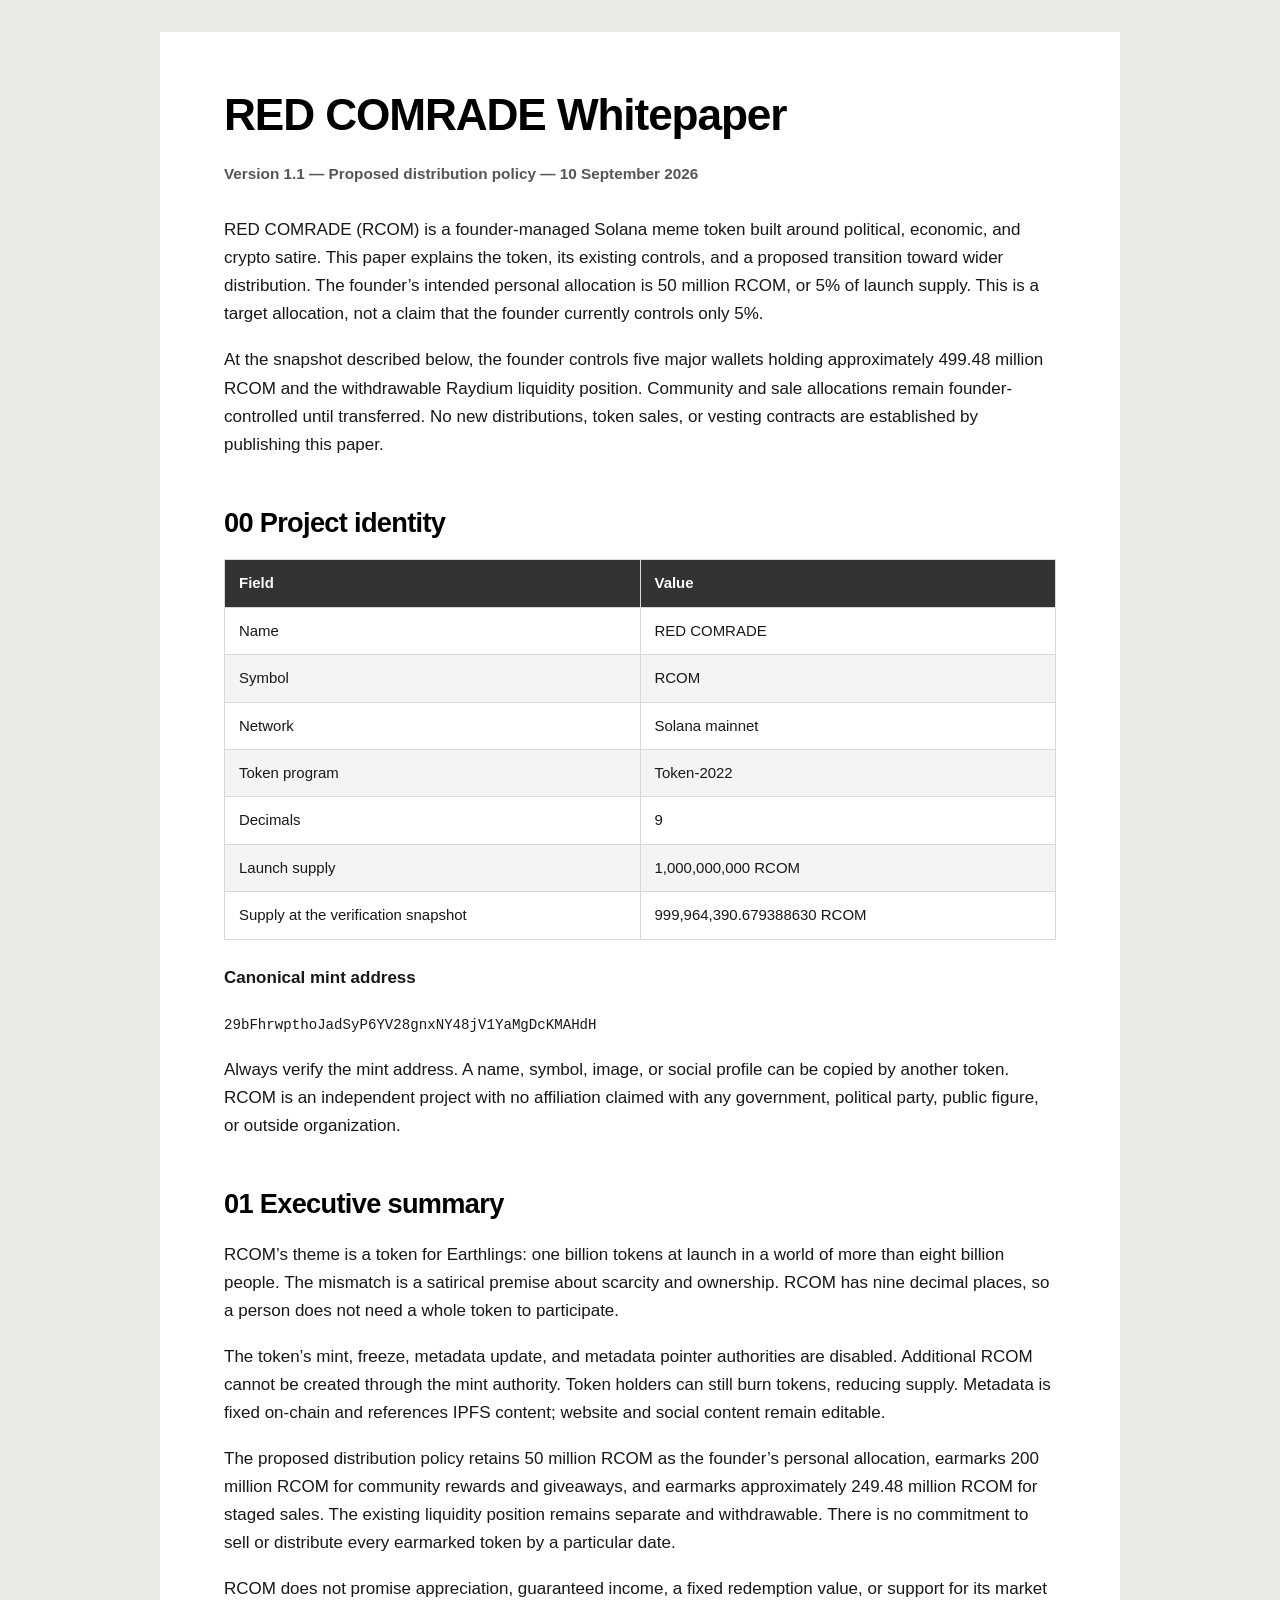
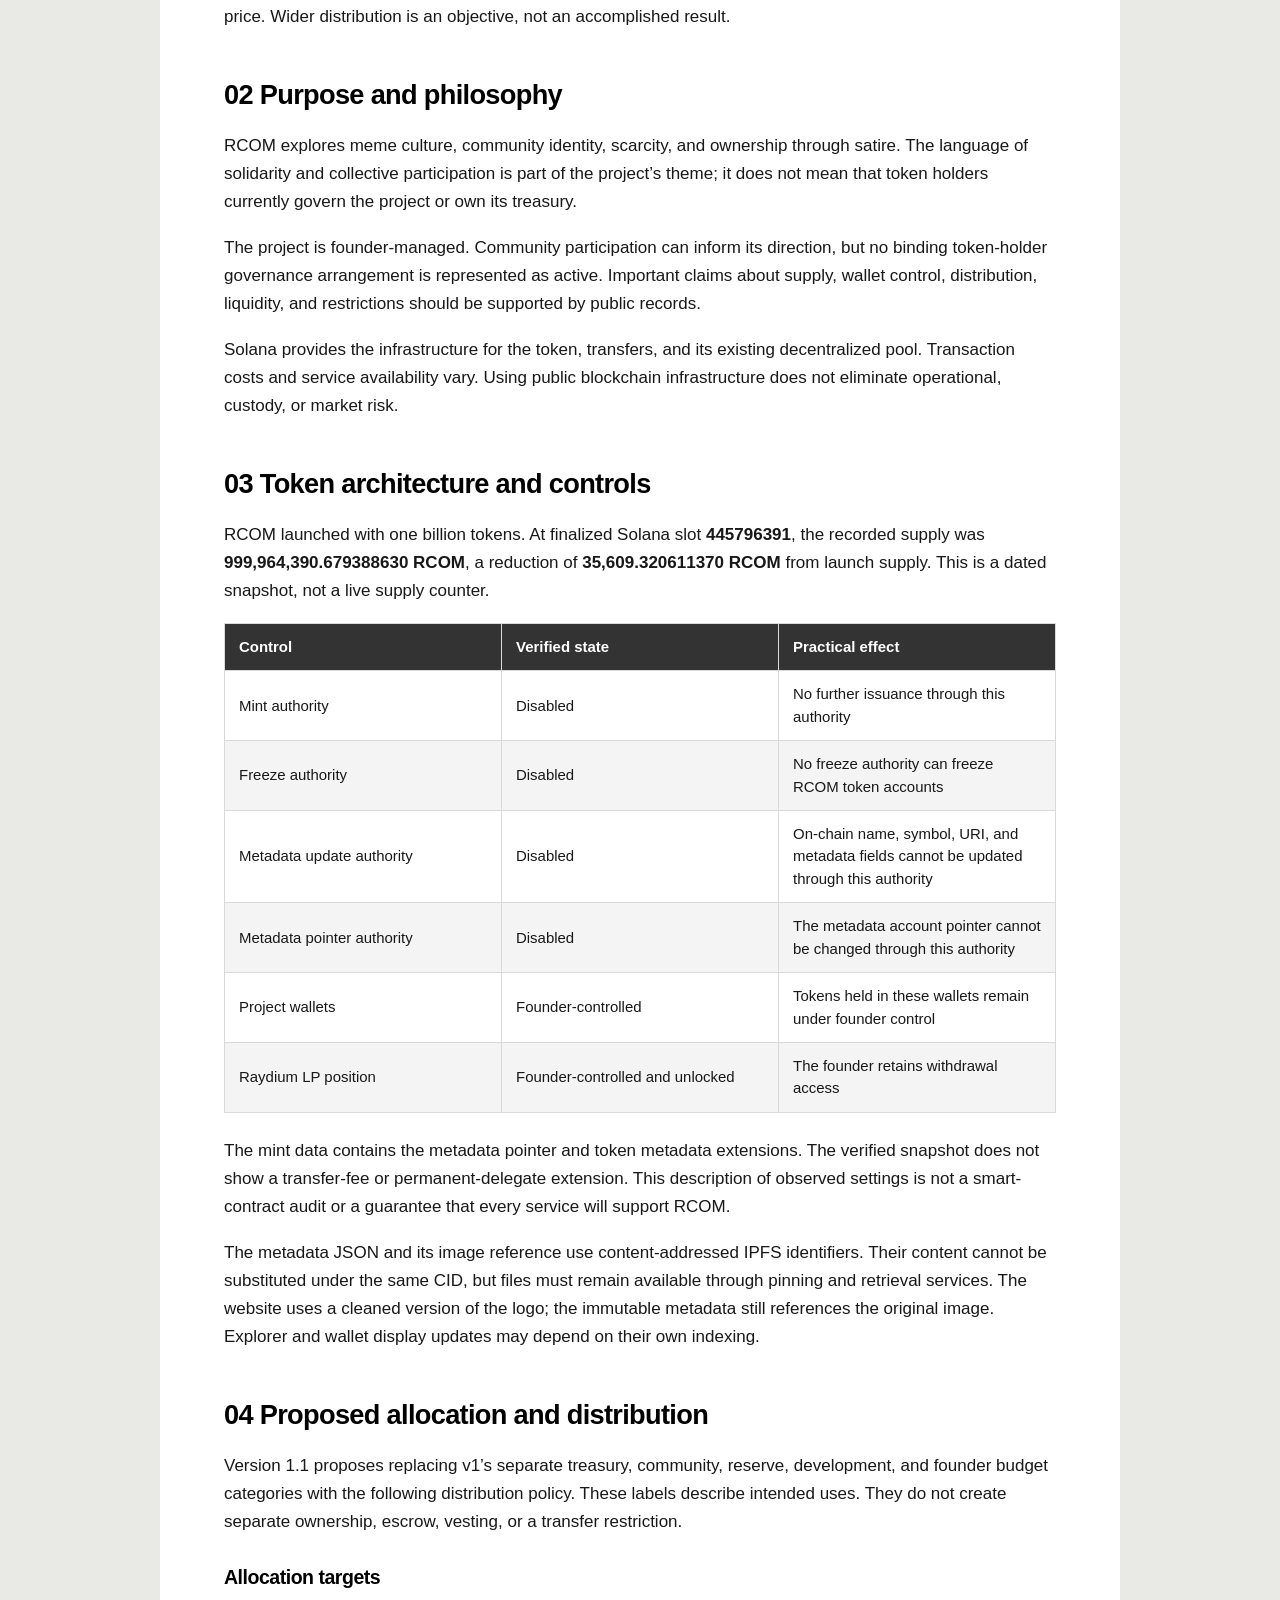
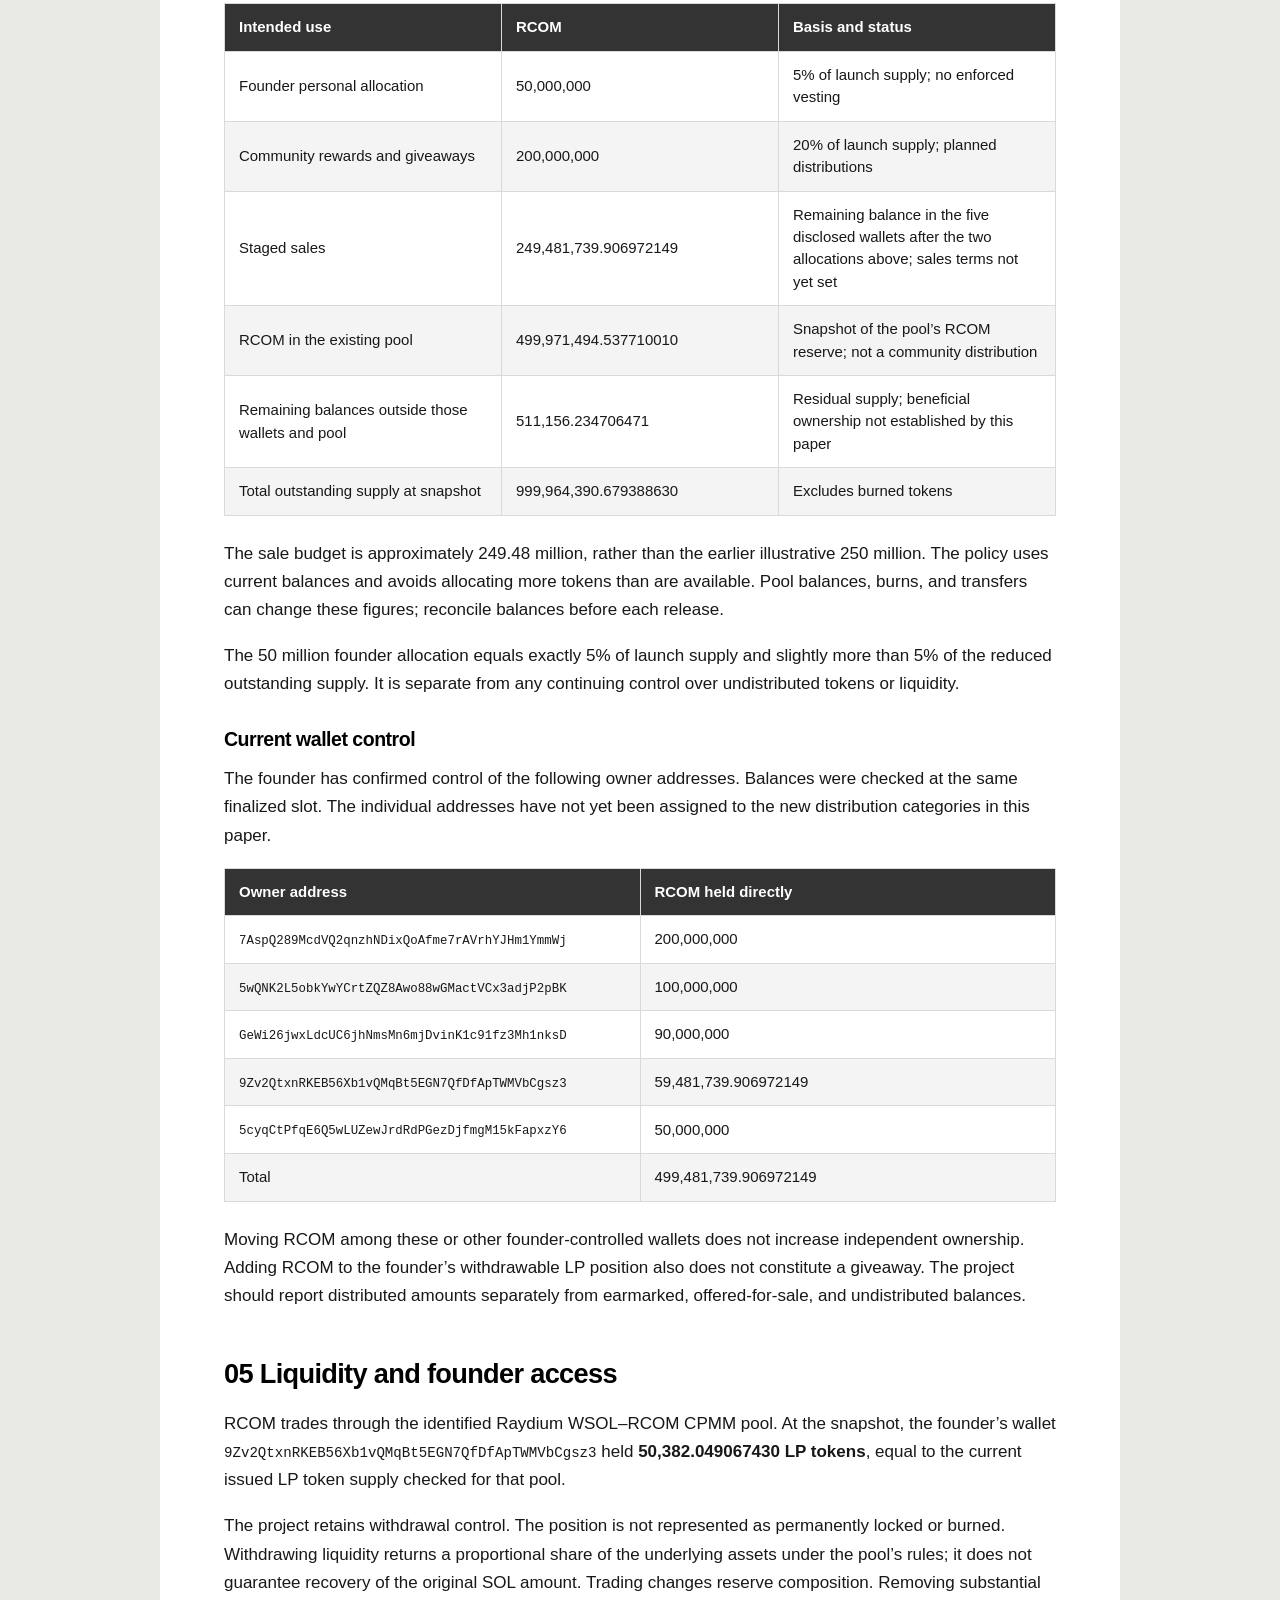
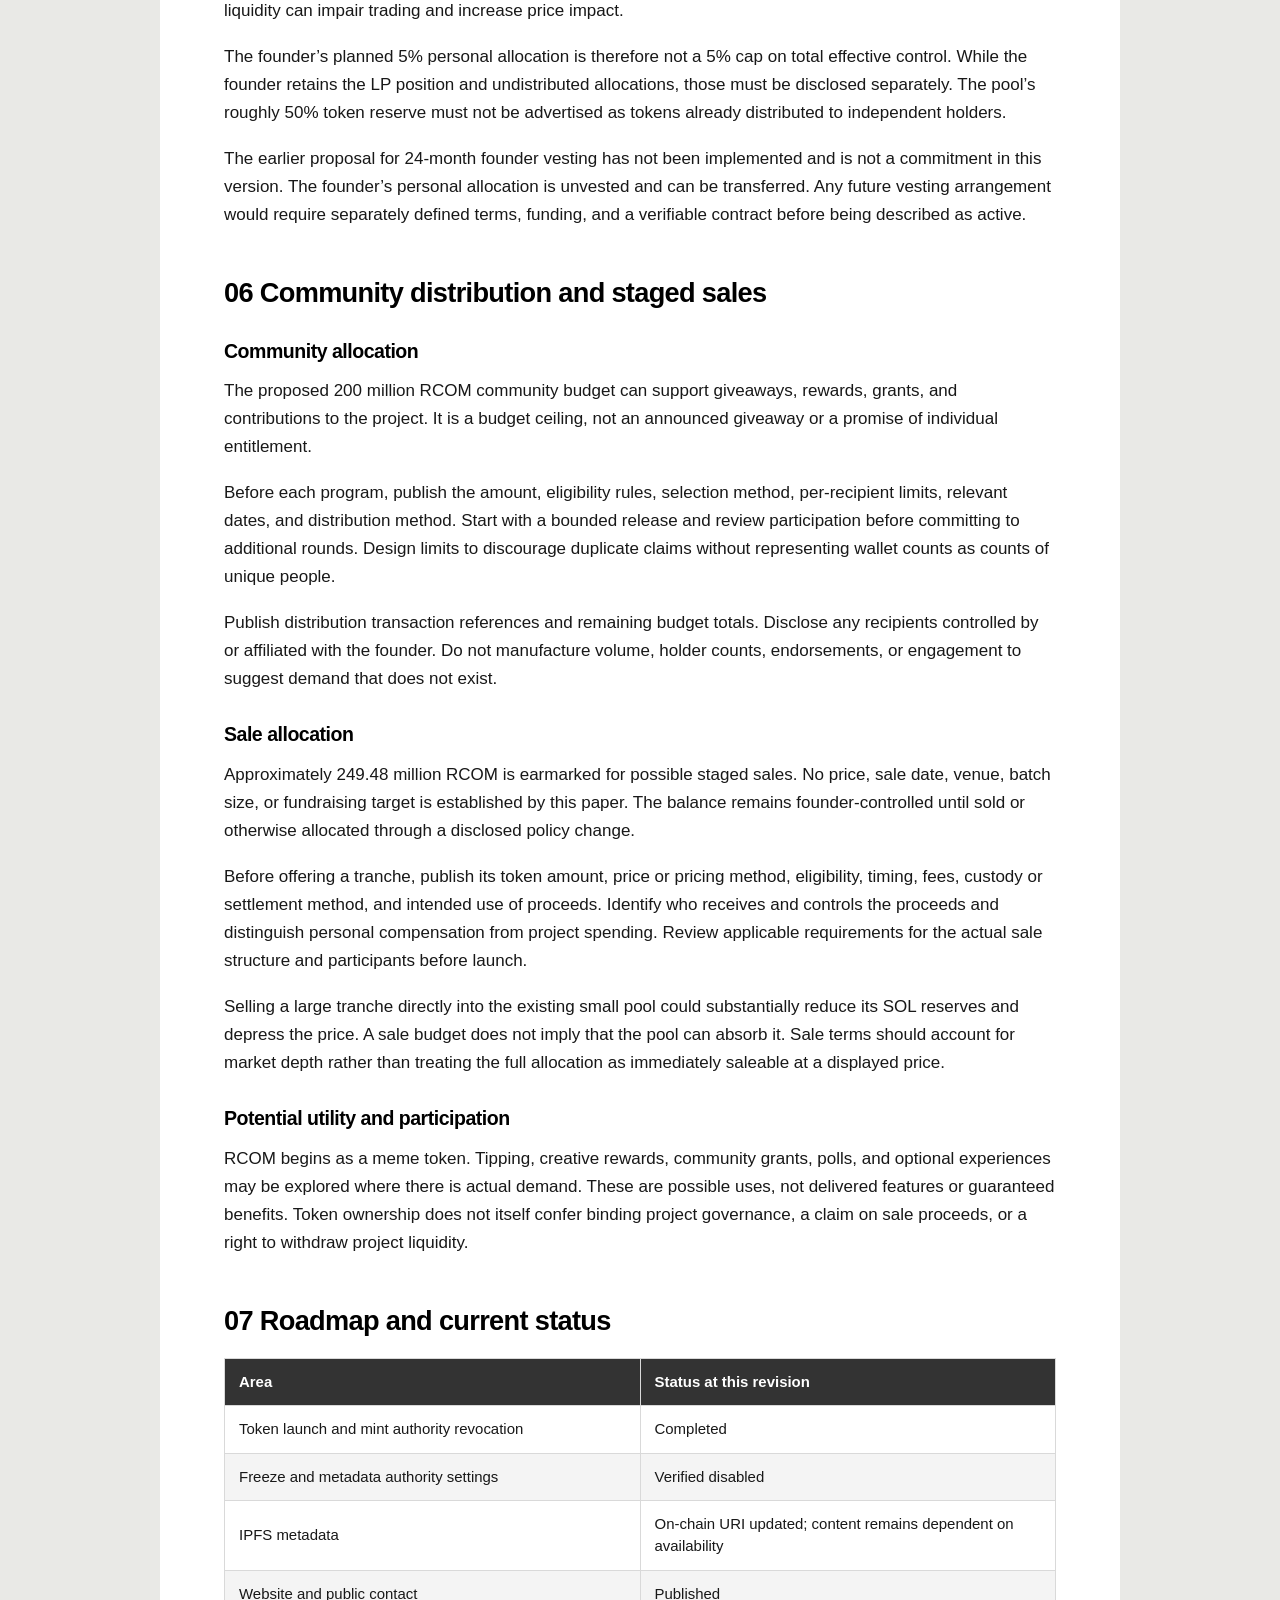
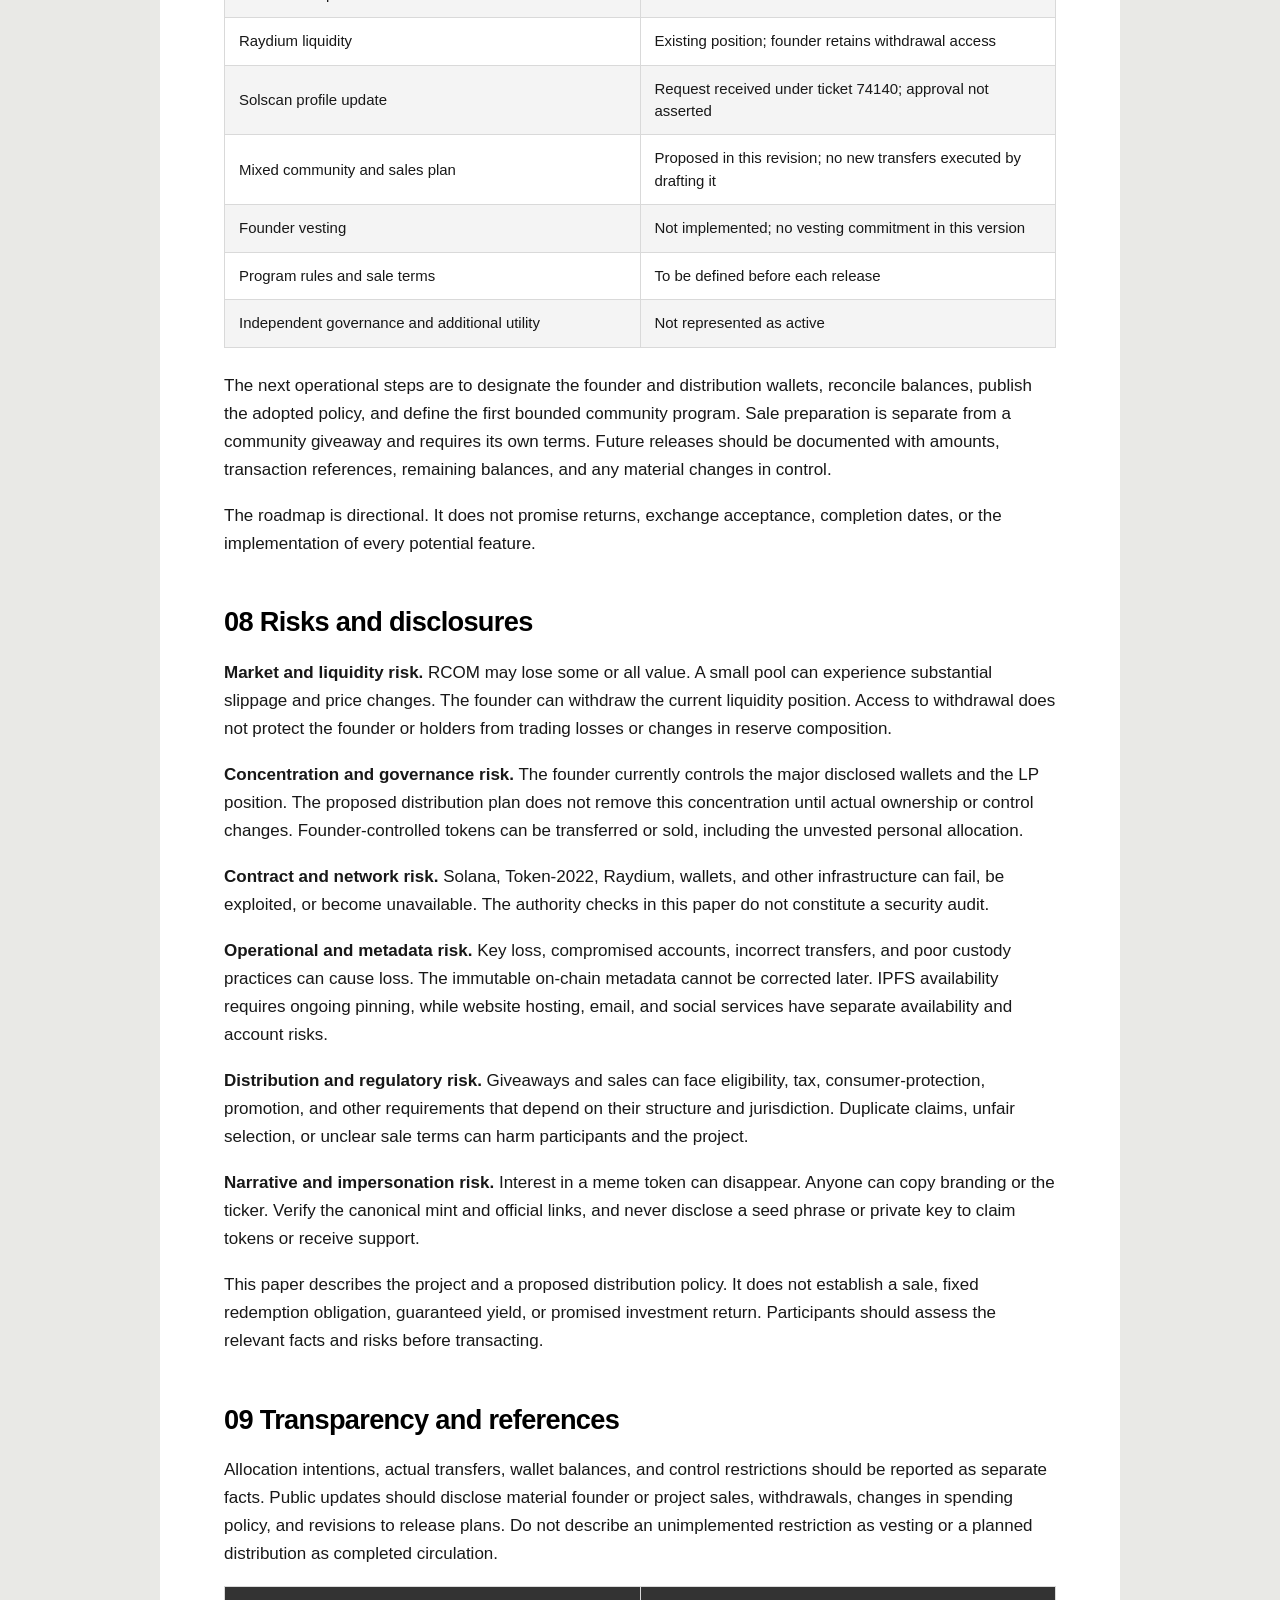
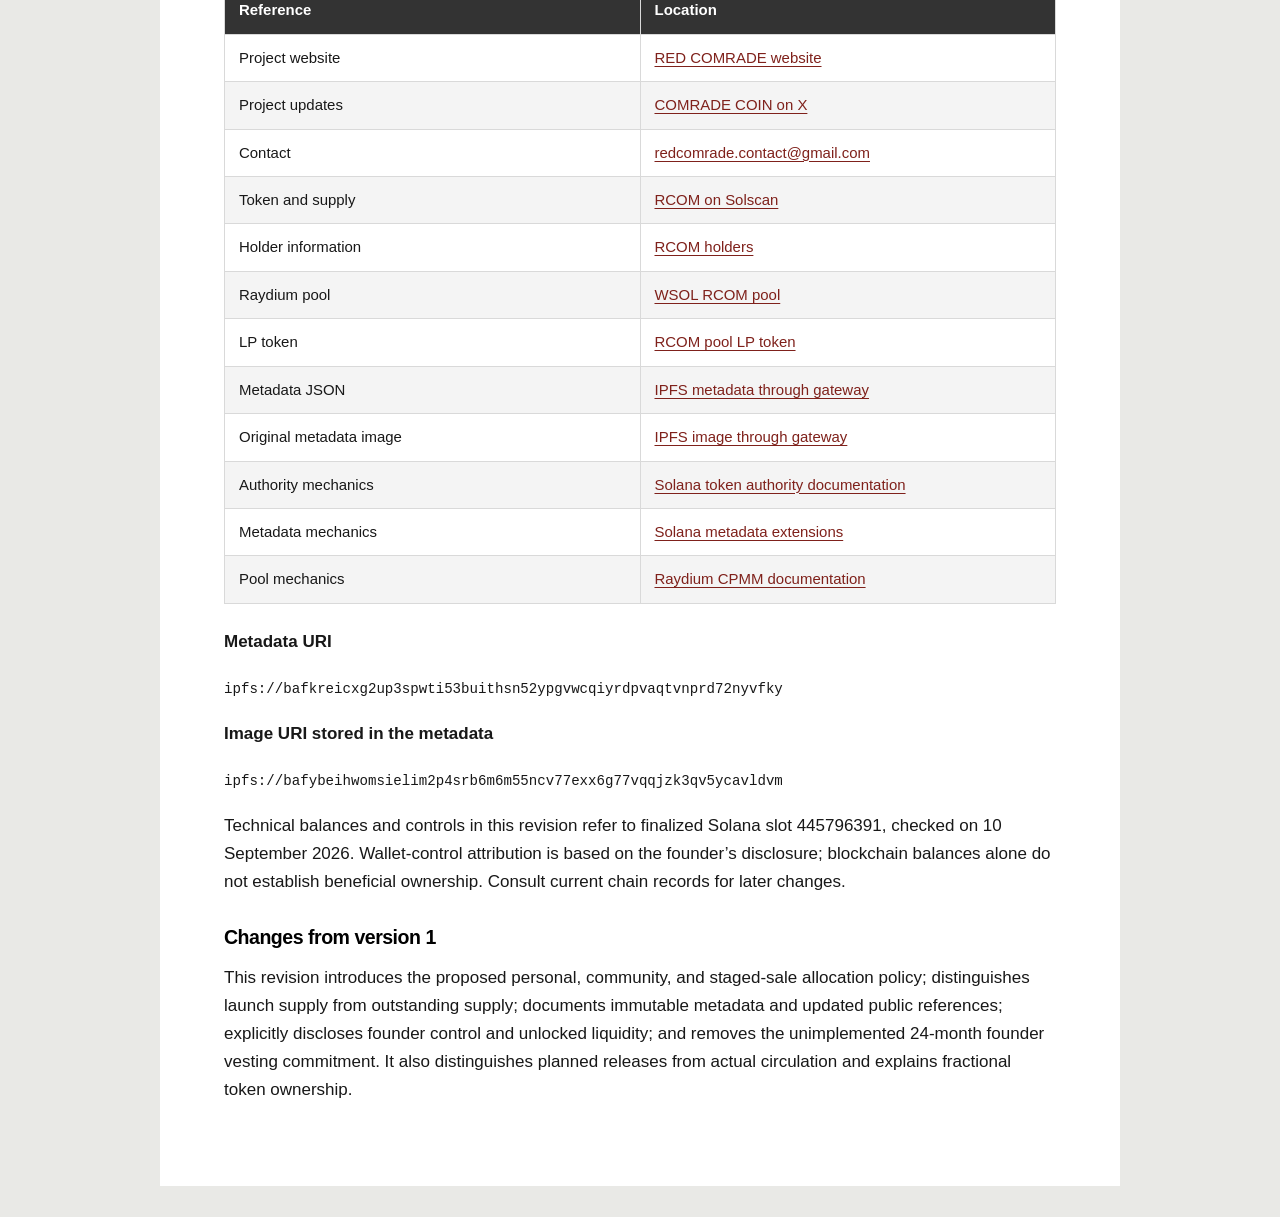
==== RCOM_Whitepaper_v1_1.html @ 726ac851 "Add files via upload" ====
<!doctype html>
<html lang="en"><head><meta charset="utf-8"><meta name="viewport" content="width=device-width,initial-scale=1"><title>RED COMRADE Whitepaper Version 1.1</title><meta name="description" content="RCOM token details, proposed distribution policy, wallet control, liquidity disclosures, and risks."><style>
:root{font-family:Arial,Helvetica,sans-serif;color:#181818;background:#e9e9e6;font-size:17px;line-height:1.65}*{box-sizing:border-box}body{margin:0}main{max-width:960px;margin:32px auto;background:#fff;padding:56px 64px 64px}h1,h2,h3{color:#000;line-height:1.2;letter-spacing:-.025em;break-after:avoid}h1{font-size:2.6rem;margin:0 0 20px}h2{font-size:1.6rem;margin:48px 0 20px}h3{font-size:1.15rem;margin:30px 0 14px}p{margin:0 0 18px;orphans:3;widows:3}a{color:#7f211b;text-underline-offset:3px;overflow-wrap:anywhere}a:focus-visible{outline:3px solid #7f211b;outline-offset:3px}code{font-family:Consolas,monospace;font-size:.83em;overflow-wrap:anywhere;word-break:break-word}table{width:100%;border-collapse:collapse;font-size:.88rem;line-height:1.5;margin:10px 0 24px;table-layout:fixed}th,td{border:1px solid #d9d9d9;padding:12px 14px;text-align:left;vertical-align:middle;overflow-wrap:anywhere}th{background:#333;color:#fff;font-weight:700}tbody tr:nth-child(even){background:#f4f4f4}tr{break-inside:avoid}thead{display:table-header-group}.table-wrap{width:100%}main>p:first-of-type{font-size:.9rem;color:#555;margin-bottom:30px}@media(max-width:650px){main{padding:28px 20px;margin:0}h1{font-size:2rem}table{font-size:.8rem}td,th{padding:9px 7px}}@media print{@page{size:A4;margin:18mm}body{background:white}main{max-width:none;margin:0;padding:0;font-size:10.5pt;line-height:1.5}h1{font-size:25pt}h2{font-size:17pt;margin-top:24pt}h3{font-size:12pt}table{font-size:9pt}td,th{padding:7pt}a{color:#181818}p{margin-bottom:10pt}}
</style></head><body><main><h1>RED COMRADE Whitepaper</h1>
<p><strong>Version 1.1 — Proposed distribution policy — 10 September 2026</strong></p>
<p>RED COMRADE (RCOM) is a founder-managed Solana meme token built around political, economic, and crypto satire. This paper explains the token, its existing controls, and a proposed transition toward wider distribution. The founder’s intended personal allocation is 50 million RCOM, or 5% of launch supply. This is a target allocation, not a claim that the founder currently controls only 5%.</p>
<p>At the snapshot described below, the founder controls five major wallets holding approximately 499.48 million RCOM and the withdrawable Raydium liquidity position. Community and sale allocations remain founder-controlled until transferred. No new distributions, token sales, or vesting contracts are established by publishing this paper.</p>
<h2>00 Project identity</h2>
<div class="table-wrap"><table><thead><tr><th scope="col">Field</th><th scope="col">Value</th></tr></thead><tbody>
<tr><td>Name</td><td>RED COMRADE</td></tr>
<tr><td>Symbol</td><td>RCOM</td></tr>
<tr><td>Network</td><td>Solana mainnet</td></tr>
<tr><td>Token program</td><td>Token-2022</td></tr>
<tr><td>Decimals</td><td>9</td></tr>
<tr><td>Launch supply</td><td>1,000,000,000 RCOM</td></tr>
<tr><td>Supply at the verification snapshot</td><td>999,964,390.679388630 RCOM</td></tr>
</tbody></table></div>
<p><strong>Canonical mint address</strong></p>
<p><code>29bFhrwpthoJadSyP6YV28gnxNY48jV1YaMgDcKMAHdH</code></p>
<p>Always verify the mint address. A name, symbol, image, or social profile can be copied by another token. RCOM is an independent project with no affiliation claimed with any government, political party, public figure, or outside organization.</p>
<h2>01 Executive summary</h2>
<p>RCOM’s theme is a token for Earthlings: one billion tokens at launch in a world of more than eight billion people. The mismatch is a satirical premise about scarcity and ownership. RCOM has nine decimal places, so a person does not need a whole token to participate.</p>
<p>The token’s mint, freeze, metadata update, and metadata pointer authorities are disabled. Additional RCOM cannot be created through the mint authority. Token holders can still burn tokens, reducing supply. Metadata is fixed on-chain and references IPFS content; website and social content remain editable.</p>
<p>The proposed distribution policy retains 50 million RCOM as the founder’s personal allocation, earmarks 200 million RCOM for community rewards and giveaways, and earmarks approximately 249.48 million RCOM for staged sales. The existing liquidity position remains separate and withdrawable. There is no commitment to sell or distribute every earmarked token by a particular date.</p>
<p>RCOM does not promise appreciation, guaranteed income, a fixed redemption value, or support for its market price. Wider distribution is an objective, not an accomplished result.</p>
<h2>02 Purpose and philosophy</h2>
<p>RCOM explores meme culture, community identity, scarcity, and ownership through satire. The language of solidarity and collective participation is part of the project’s theme; it does not mean that token holders currently govern the project or own its treasury.</p>
<p>The project is founder-managed. Community participation can inform its direction, but no binding token-holder governance arrangement is represented as active. Important claims about supply, wallet control, distribution, liquidity, and restrictions should be supported by public records.</p>
<p>Solana provides the infrastructure for the token, transfers, and its existing decentralized pool. Transaction costs and service availability vary. Using public blockchain infrastructure does not eliminate operational, custody, or market risk.</p>
<h2>03 Token architecture and controls</h2>
<p>RCOM launched with one billion tokens. At finalized Solana slot <strong>445796391</strong>, the recorded supply was <strong>999,964,390.679388630 RCOM</strong>, a reduction of <strong>35,609.320611370 RCOM</strong> from launch supply. This is a dated snapshot, not a live supply counter.</p>
<div class="table-wrap"><table><thead><tr><th scope="col">Control</th><th scope="col">Verified state</th><th scope="col">Practical effect</th></tr></thead><tbody>
<tr><td>Mint authority</td><td>Disabled</td><td>No further issuance through this authority</td></tr>
<tr><td>Freeze authority</td><td>Disabled</td><td>No freeze authority can freeze RCOM token accounts</td></tr>
<tr><td>Metadata update authority</td><td>Disabled</td><td>On-chain name, symbol, URI, and metadata fields cannot be updated through this authority</td></tr>
<tr><td>Metadata pointer authority</td><td>Disabled</td><td>The metadata account pointer cannot be changed through this authority</td></tr>
<tr><td>Project wallets</td><td>Founder-controlled</td><td>Tokens held in these wallets remain under founder control</td></tr>
<tr><td>Raydium LP position</td><td>Founder-controlled and unlocked</td><td>The founder retains withdrawal access</td></tr>
</tbody></table></div>
<p>The mint data contains the metadata pointer and token metadata extensions. The verified snapshot does not show a transfer-fee or permanent-delegate extension. This description of observed settings is not a smart-contract audit or a guarantee that every service will support RCOM.</p>
<p>The metadata JSON and its image reference use content-addressed IPFS identifiers. Their content cannot be substituted under the same CID, but files must remain available through pinning and retrieval services. The website uses a cleaned version of the logo; the immutable metadata still references the original image. Explorer and wallet display updates may depend on their own indexing.</p>
<h2>04 Proposed allocation and distribution</h2>
<p>Version 1.1 proposes replacing v1’s separate treasury, community, reserve, development, and founder budget categories with the following distribution policy. These labels describe intended uses. They do not create separate ownership, escrow, vesting, or a transfer restriction.</p>
<h3>Allocation targets</h3>
<div class="table-wrap"><table><thead><tr><th scope="col">Intended use</th><th scope="col">RCOM</th><th scope="col">Basis and status</th></tr></thead><tbody>
<tr><td>Founder personal allocation</td><td>50,000,000</td><td>5% of launch supply; no enforced vesting</td></tr>
<tr><td>Community rewards and giveaways</td><td>200,000,000</td><td>20% of launch supply; planned distributions</td></tr>
<tr><td>Staged sales</td><td>249,481,739.906972149</td><td>Remaining balance in the five disclosed wallets after the two allocations above; sales terms not yet set</td></tr>
<tr><td>RCOM in the existing pool</td><td>499,971,494.537710010</td><td>Snapshot of the pool’s RCOM reserve; not a community distribution</td></tr>
<tr><td>Remaining balances outside those wallets and pool</td><td>511,156.234706471</td><td>Residual supply; beneficial ownership not established by this paper</td></tr>
<tr><td>Total outstanding supply at snapshot</td><td>999,964,390.679388630</td><td>Excludes burned tokens</td></tr>
</tbody></table></div>
<p>The sale budget is approximately 249.48 million, rather than the earlier illustrative 250 million. The policy uses current balances and avoids allocating more tokens than are available. Pool balances, burns, and transfers can change these figures; reconcile balances before each release.</p>
<p>The 50 million founder allocation equals exactly 5% of launch supply and slightly more than 5% of the reduced outstanding supply. It is separate from any continuing control over undistributed tokens or liquidity.</p>
<h3>Current wallet control</h3>
<p>The founder has confirmed control of the following owner addresses. Balances were checked at the same finalized slot. The individual addresses have not yet been assigned to the new distribution categories in this paper.</p>
<div class="table-wrap"><table><thead><tr><th scope="col">Owner address</th><th scope="col">RCOM held directly</th></tr></thead><tbody>
<tr><td><code>7AspQ289McdVQ2qnzhNDixQoAfme7rAVrhYJHm1YmmWj</code></td><td>200,000,000</td></tr>
<tr><td><code>5wQNK2L5obkYwYCrtZQZ8Awo88wGMactVCx3adjP2pBK</code></td><td>100,000,000</td></tr>
<tr><td><code>GeWi26jwxLdcUC6jhNmsMn6mjDvinK1c91fz3Mh1nksD</code></td><td>90,000,000</td></tr>
<tr><td><code>9Zv2QtxnRKEB56Xb1vQMqBt5EGN7QfDfApTWMVbCgsz3</code></td><td>59,481,739.906972149</td></tr>
<tr><td><code>5cyqCtPfqE6Q5wLUZewJrdRdPGezDjfmgM15kFapxzY6</code></td><td>50,000,000</td></tr>
<tr><td>Total</td><td>499,481,739.906972149</td></tr>
</tbody></table></div>
<p>Moving RCOM among these or other founder-controlled wallets does not increase independent ownership. Adding RCOM to the founder’s withdrawable LP position also does not constitute a giveaway. The project should report distributed amounts separately from earmarked, offered-for-sale, and undistributed balances.</p>
<h2>05 Liquidity and founder access</h2>
<p>RCOM trades through the identified Raydium WSOL–RCOM CPMM pool. At the snapshot, the founder’s wallet <code>9Zv2QtxnRKEB56Xb1vQMqBt5EGN7QfDfApTWMVbCgsz3</code> held <strong>50,382.049067430 LP tokens</strong>, equal to the current issued LP token supply checked for that pool.</p>
<p>The project retains withdrawal control. The position is not represented as permanently locked or burned. Withdrawing liquidity returns a proportional share of the underlying assets under the pool’s rules; it does not guarantee recovery of the original SOL amount. Trading changes reserve composition. Removing substantial liquidity can impair trading and increase price impact.</p>
<p>The founder’s planned 5% personal allocation is therefore not a 5% cap on total effective control. While the founder retains the LP position and undistributed allocations, those must be disclosed separately. The pool’s roughly 50% token reserve must not be advertised as tokens already distributed to independent holders.</p>
<p>The earlier proposal for 24-month founder vesting has not been implemented and is not a commitment in this version. The founder’s personal allocation is unvested and can be transferred. Any future vesting arrangement would require separately defined terms, funding, and a verifiable contract before being described as active.</p>
<h2>06 Community distribution and staged sales</h2>
<h3>Community allocation</h3>
<p>The proposed 200 million RCOM community budget can support giveaways, rewards, grants, and contributions to the project. It is a budget ceiling, not an announced giveaway or a promise of individual entitlement.</p>
<p>Before each program, publish the amount, eligibility rules, selection method, per-recipient limits, relevant dates, and distribution method. Start with a bounded release and review participation before committing to additional rounds. Design limits to discourage duplicate claims without representing wallet counts as counts of unique people.</p>
<p>Publish distribution transaction references and remaining budget totals. Disclose any recipients controlled by or affiliated with the founder. Do not manufacture volume, holder counts, endorsements, or engagement to suggest demand that does not exist.</p>
<h3>Sale allocation</h3>
<p>Approximately 249.48 million RCOM is earmarked for possible staged sales. No price, sale date, venue, batch size, or fundraising target is established by this paper. The balance remains founder-controlled until sold or otherwise allocated through a disclosed policy change.</p>
<p>Before offering a tranche, publish its token amount, price or pricing method, eligibility, timing, fees, custody or settlement method, and intended use of proceeds. Identify who receives and controls the proceeds and distinguish personal compensation from project spending. Review applicable requirements for the actual sale structure and participants before launch.</p>
<p>Selling a large tranche directly into the existing small pool could substantially reduce its SOL reserves and depress the price. A sale budget does not imply that the pool can absorb it. Sale terms should account for market depth rather than treating the full allocation as immediately saleable at a displayed price.</p>
<h3>Potential utility and participation</h3>
<p>RCOM begins as a meme token. Tipping, creative rewards, community grants, polls, and optional experiences may be explored where there is actual demand. These are possible uses, not delivered features or guaranteed benefits. Token ownership does not itself confer binding project governance, a claim on sale proceeds, or a right to withdraw project liquidity.</p>
<h2>07 Roadmap and current status</h2>
<div class="table-wrap"><table><thead><tr><th scope="col">Area</th><th scope="col">Status at this revision</th></tr></thead><tbody>
<tr><td>Token launch and mint authority revocation</td><td>Completed</td></tr>
<tr><td>Freeze and metadata authority settings</td><td>Verified disabled</td></tr>
<tr><td>IPFS metadata</td><td>On-chain URI updated; content remains dependent on availability</td></tr>
<tr><td>Website and public contact</td><td>Published</td></tr>
<tr><td>Raydium liquidity</td><td>Existing position; founder retains withdrawal access</td></tr>
<tr><td>Solscan profile update</td><td>Request received under ticket 74140; approval not asserted</td></tr>
<tr><td>Mixed community and sales plan</td><td>Proposed in this revision; no new transfers executed by drafting it</td></tr>
<tr><td>Founder vesting</td><td>Not implemented; no vesting commitment in this version</td></tr>
<tr><td>Program rules and sale terms</td><td>To be defined before each release</td></tr>
<tr><td>Independent governance and additional utility</td><td>Not represented as active</td></tr>
</tbody></table></div>
<p>The next operational steps are to designate the founder and distribution wallets, reconcile balances, publish the adopted policy, and define the first bounded community program. Sale preparation is separate from a community giveaway and requires its own terms. Future releases should be documented with amounts, transaction references, remaining balances, and any material changes in control.</p>
<p>The roadmap is directional. It does not promise returns, exchange acceptance, completion dates, or the implementation of every potential feature.</p>
<h2>08 Risks and disclosures</h2>
<p><strong>Market and liquidity risk.</strong> RCOM may lose some or all value. A small pool can experience substantial slippage and price changes. The founder can withdraw the current liquidity position. Access to withdrawal does not protect the founder or holders from trading losses or changes in reserve composition.</p>
<p><strong>Concentration and governance risk.</strong> The founder currently controls the major disclosed wallets and the LP position. The proposed distribution plan does not remove this concentration until actual ownership or control changes. Founder-controlled tokens can be transferred or sold, including the unvested personal allocation.</p>
<p><strong>Contract and network risk.</strong> Solana, Token-2022, Raydium, wallets, and other infrastructure can fail, be exploited, or become unavailable. The authority checks in this paper do not constitute a security audit.</p>
<p><strong>Operational and metadata risk.</strong> Key loss, compromised accounts, incorrect transfers, and poor custody practices can cause loss. The immutable on-chain metadata cannot be corrected later. IPFS availability requires ongoing pinning, while website hosting, email, and social services have separate availability and account risks.</p>
<p><strong>Distribution and regulatory risk.</strong> Giveaways and sales can face eligibility, tax, consumer-protection, promotion, and other requirements that depend on their structure and jurisdiction. Duplicate claims, unfair selection, or unclear sale terms can harm participants and the project.</p>
<p><strong>Narrative and impersonation risk.</strong> Interest in a meme token can disappear. Anyone can copy branding or the ticker. Verify the canonical mint and official links, and never disclose a seed phrase or private key to claim tokens or receive support.</p>
<p>This paper describes the project and a proposed distribution policy. It does not establish a sale, fixed redemption obligation, guaranteed yield, or promised investment return. Participants should assess the relevant facts and risks before transacting.</p>
<h2>09 Transparency and references</h2>
<p>Allocation intentions, actual transfers, wallet balances, and control restrictions should be reported as separate facts. Public updates should disclose material founder or project sales, withdrawals, changes in spending policy, and revisions to release plans. Do not describe an unimplemented restriction as vesting or a planned distribution as completed circulation.</p>
<div class="table-wrap"><table><thead><tr><th scope="col">Reference</th><th scope="col">Location</th></tr></thead><tbody>
<tr><td>Project website</td><td><a href="https://skyrezz2100.github.io/rcom-site/">RED COMRADE website</a></td></tr>
<tr><td>Project updates</td><td><a href="https://x.com/COMRADE_COIN">COMRADE COIN on X</a></td></tr>
<tr><td>Contact</td><td><a href="mailto:redcomrade.contact@gmail.com">redcomrade.contact@gmail.com</a></td></tr>
<tr><td>Token and supply</td><td><a href="https://solscan.io/token/29bFhrwpthoJadSyP6YV28gnxNY48jV1YaMgDcKMAHdH">RCOM on Solscan</a></td></tr>
<tr><td>Holder information</td><td><a href="https://solscan.io/token/29bFhrwpthoJadSyP6YV28gnxNY48jV1YaMgDcKMAHdH#holders">RCOM holders</a></td></tr>
<tr><td>Raydium pool</td><td><a href="https://solscan.io/account/7u9FtuyFCvZGZwcf8vFn8B1rCGfC2nbTqhdNB2GqDHBT">WSOL RCOM pool</a></td></tr>
<tr><td>LP token</td><td><a href="https://solscan.io/token/3yvWCt8EyHtWREsiLMHU3dJ2rydkpMcTVyuUF9Ne35wp">RCOM pool LP token</a></td></tr>
<tr><td>Metadata JSON</td><td><a href="https://gold-quiet-kiwi-788.mypinata.cloud/ipfs/bafkreicxg2up3spwti53buithsn52ypgvwcqiyrdpvaqtvnprd72nyvfky">IPFS metadata through gateway</a></td></tr>
<tr><td>Original metadata image</td><td><a href="https://gold-quiet-kiwi-788.mypinata.cloud/ipfs/bafybeihwomsielim2p4srb6m6m55ncv77exx6g77vqqjzk3qv5ycavldvm">IPFS image through gateway</a></td></tr>
<tr><td>Authority mechanics</td><td><a href="https://solana.com/docs/tokens/basics/set-authority">Solana token authority documentation</a></td></tr>
<tr><td>Metadata mechanics</td><td><a href="https://solana.com/docs/tokens/extensions/metadata">Solana metadata extensions</a></td></tr>
<tr><td>Pool mechanics</td><td><a href="https://docs.raydium.io/products/cpmm">Raydium CPMM documentation</a></td></tr>
</tbody></table></div>
<p><strong>Metadata URI</strong></p>
<p><code>ipfs://bafkreicxg2up3spwti53buithsn52ypgvwcqiyrdpvaqtvnprd72nyvfky</code></p>
<p><strong>Image URI stored in the metadata</strong></p>
<p><code>ipfs://bafybeihwomsielim2p4srb6m6m55ncv77exx6g77vqqjzk3qv5ycavldvm</code></p>
<p>Technical balances and controls in this revision refer to finalized Solana slot 445796391, checked on 10 September 2026. Wallet-control attribution is based on the founder’s disclosure; blockchain balances alone do not establish beneficial ownership. Consult current chain records for later changes.</p>
<h3>Changes from version 1</h3>
<p>This revision introduces the proposed personal, community, and staged-sale allocation policy; distinguishes launch supply from outstanding supply; documents immutable metadata and updated public references; explicitly discloses founder control and unlocked liquidity; and removes the unimplemented 24-month founder vesting commitment. It also distinguishes planned releases from actual circulation and explains fractional token ownership.</p></main></body></html>
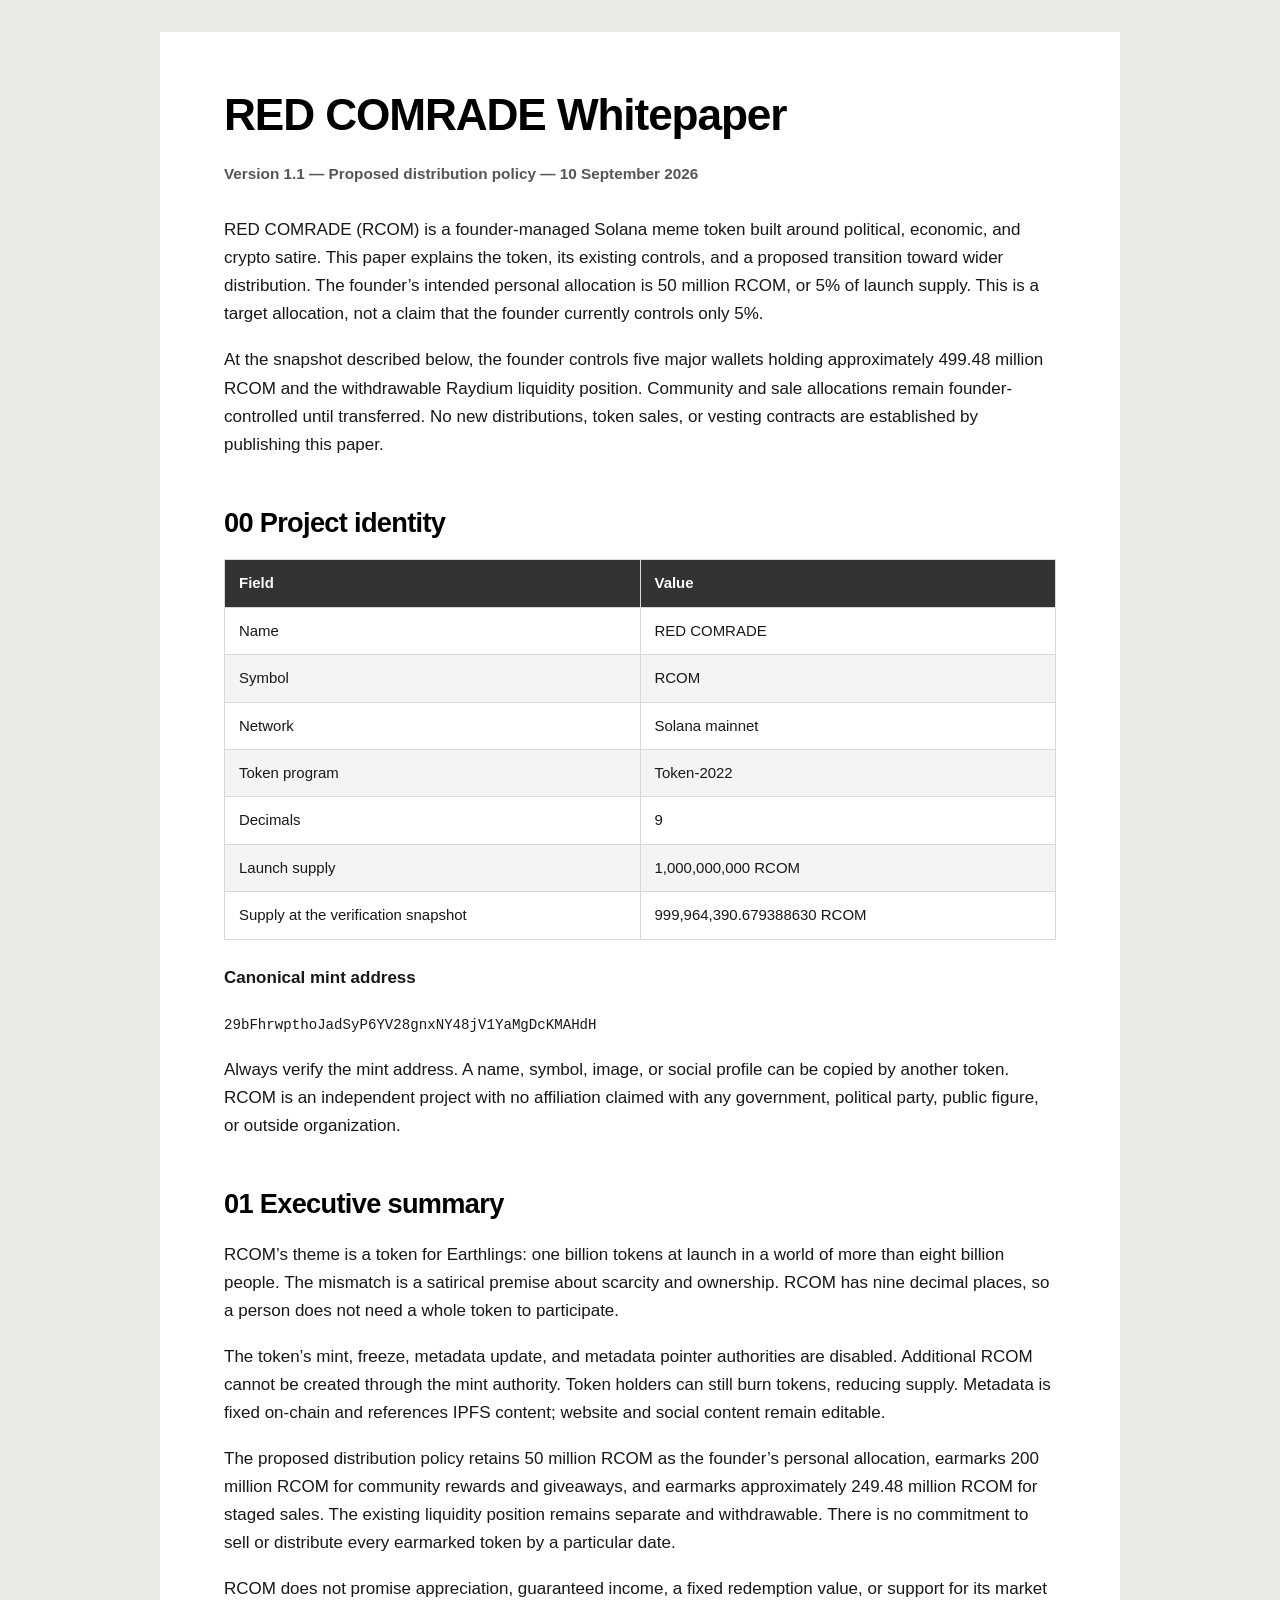
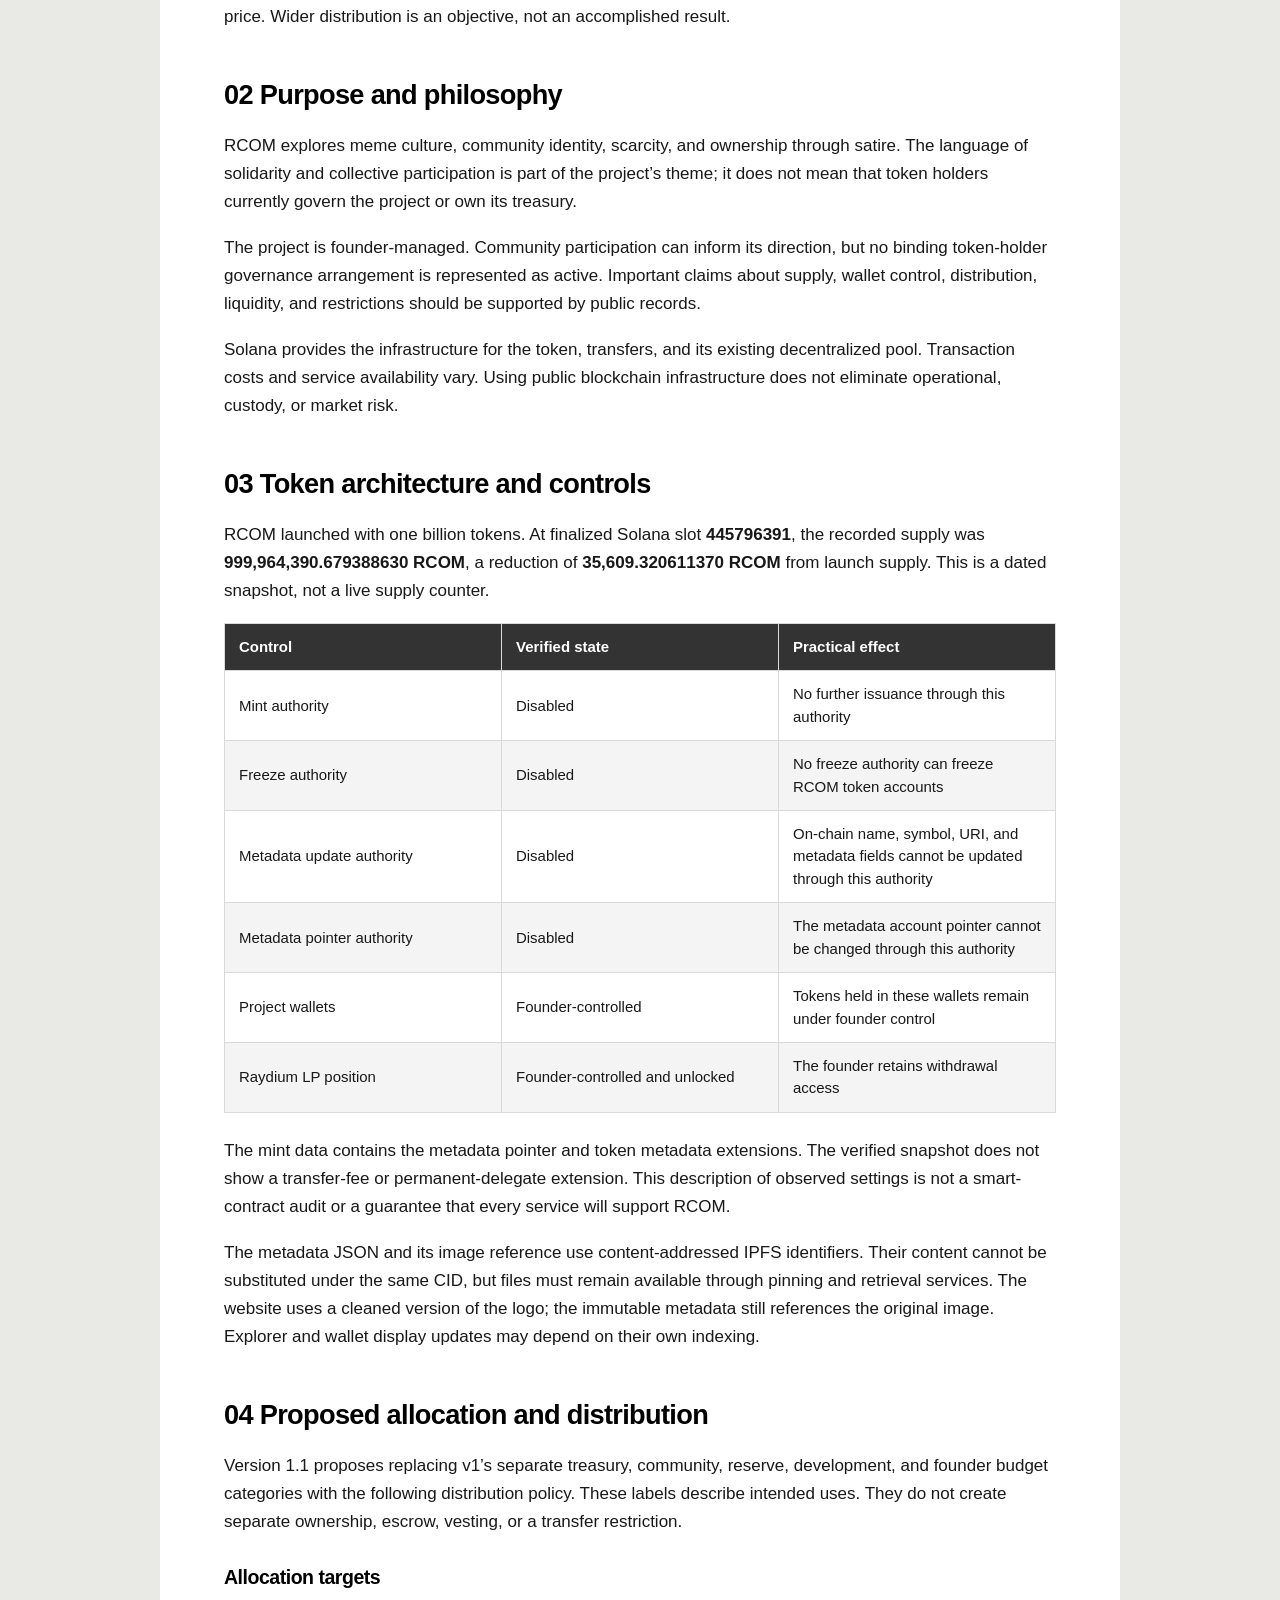
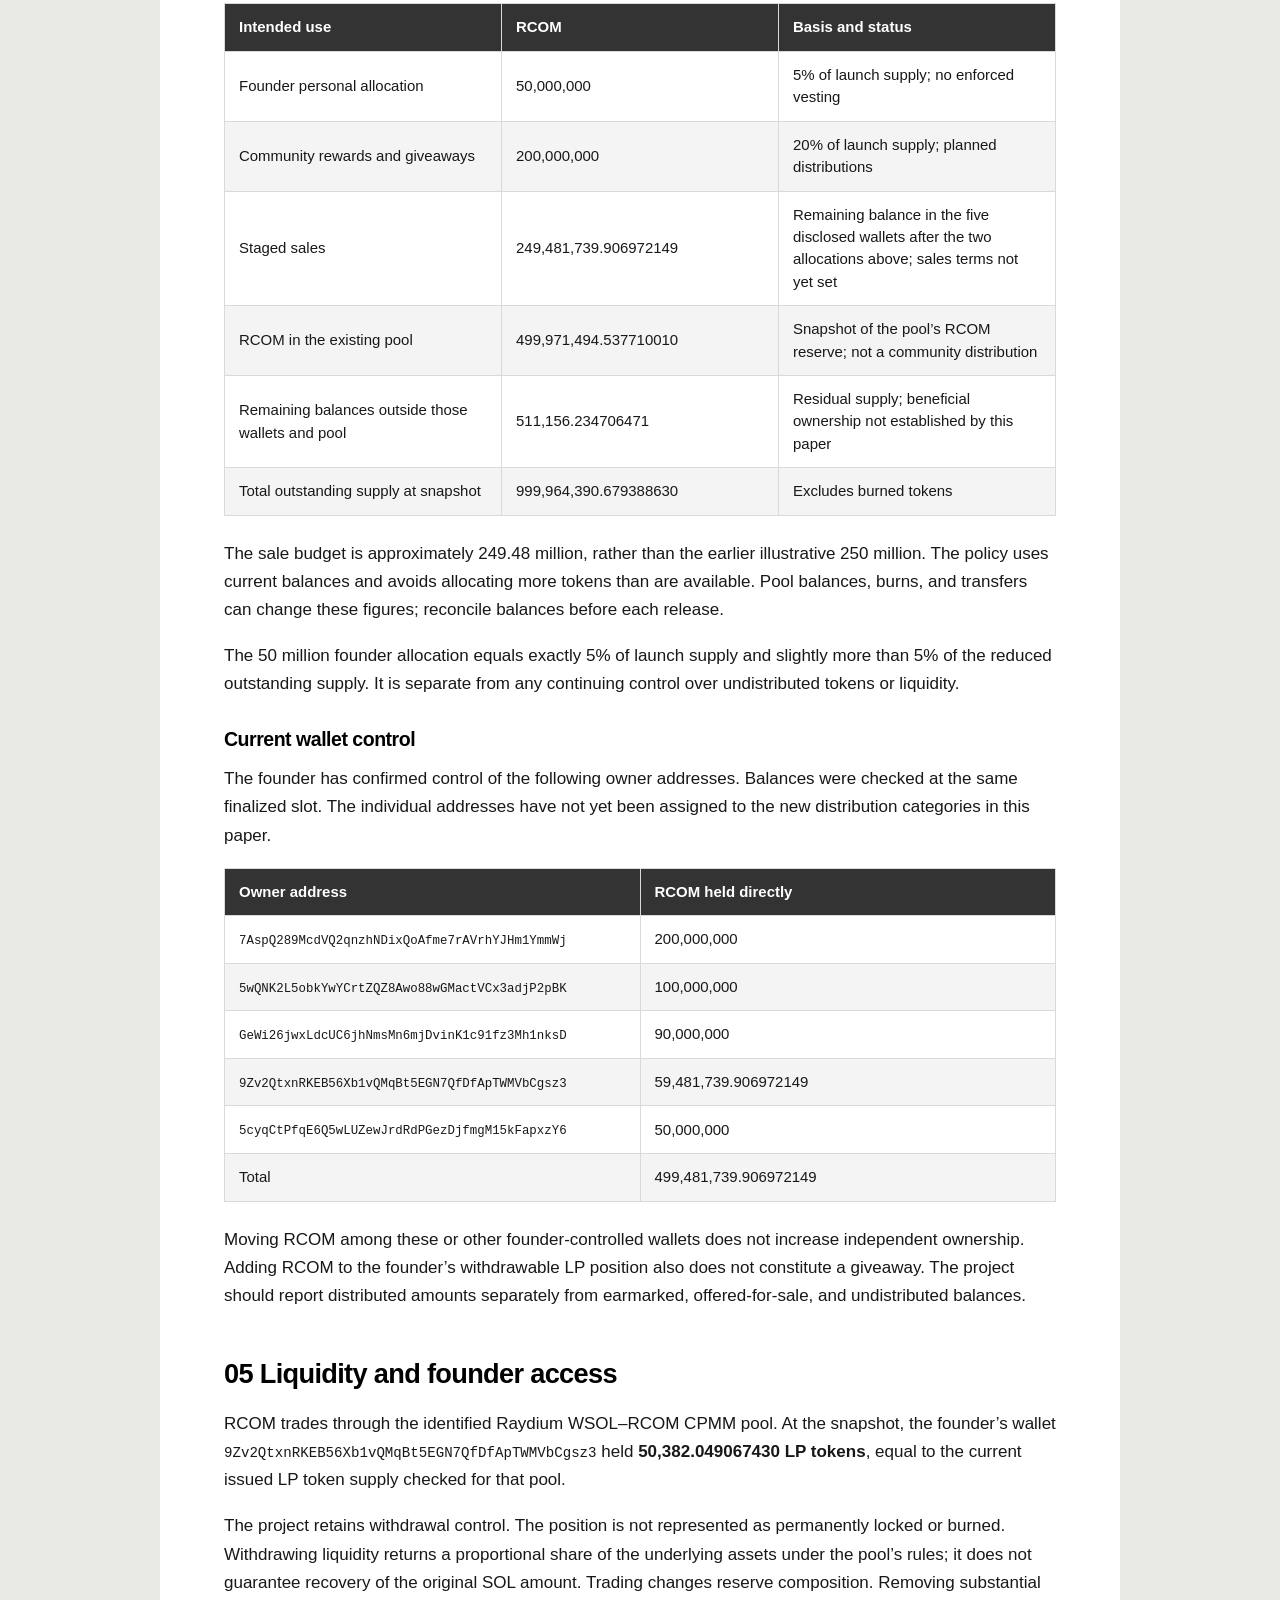
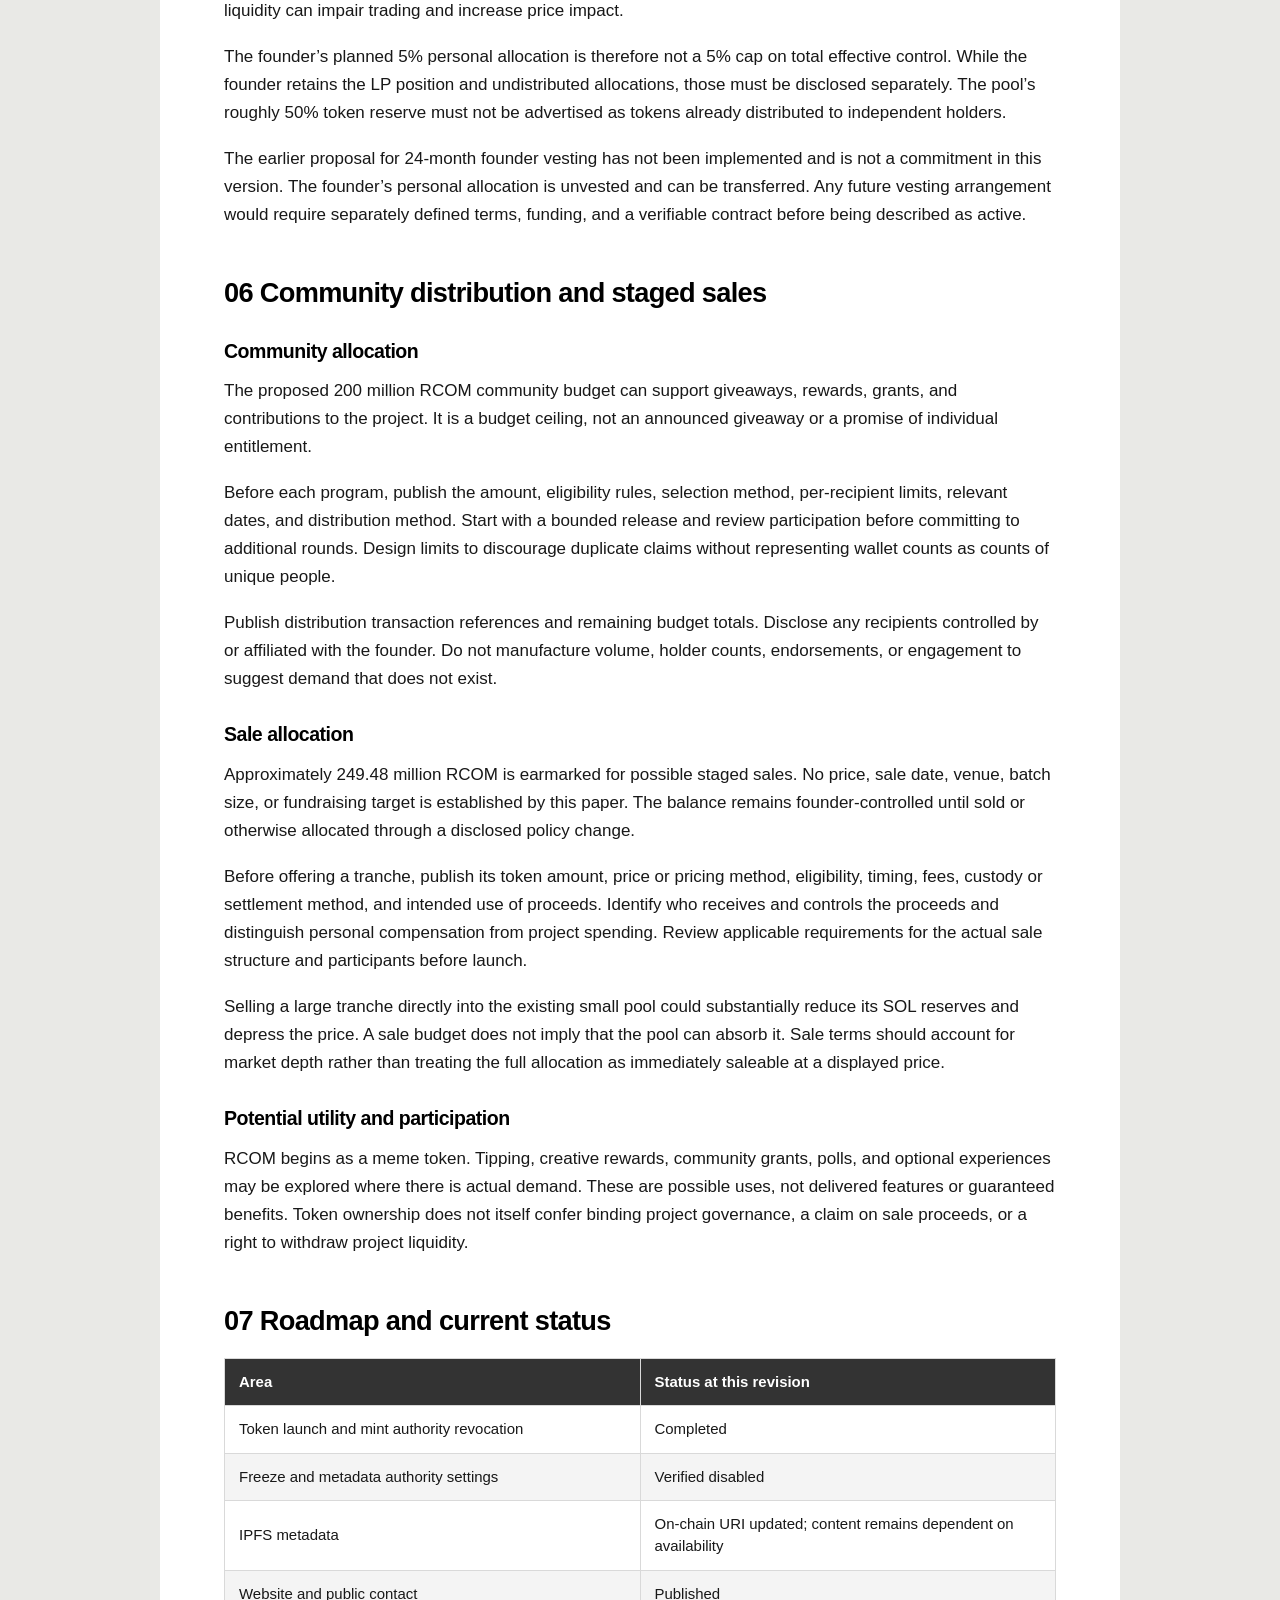
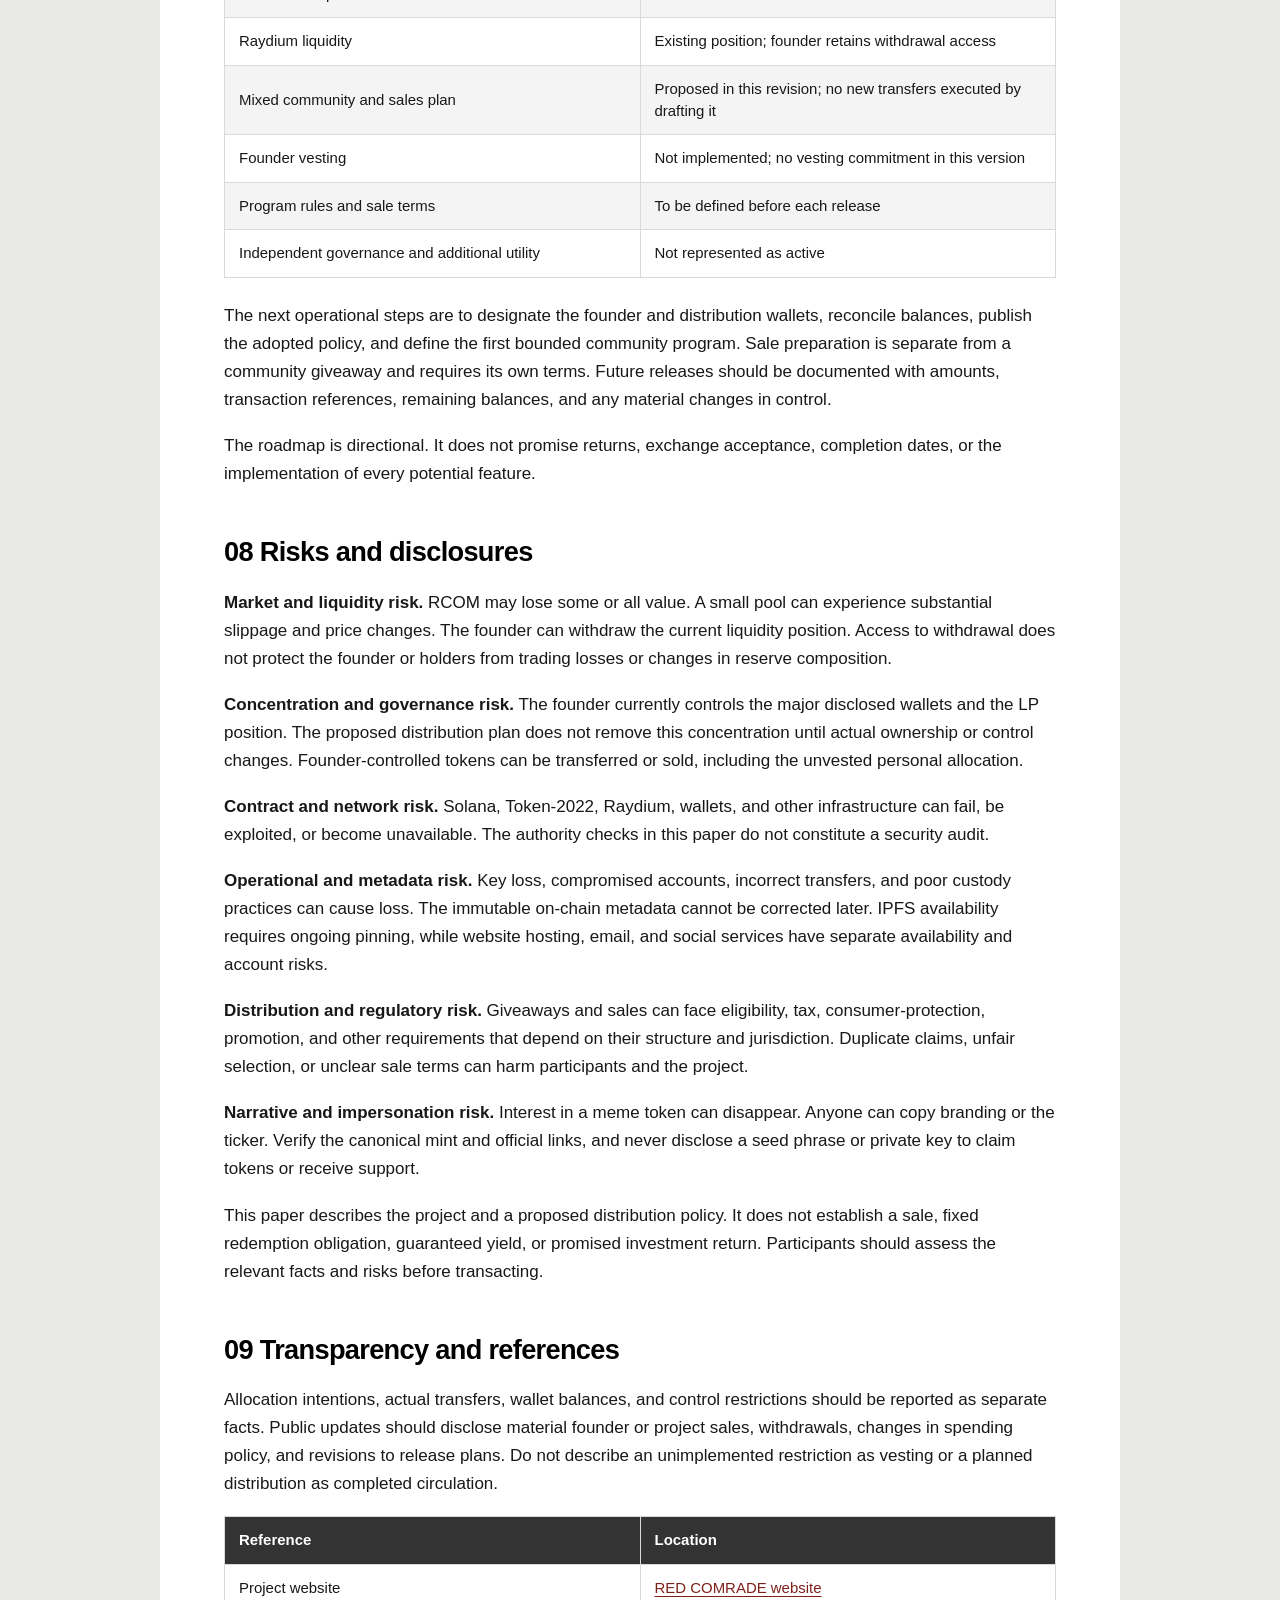
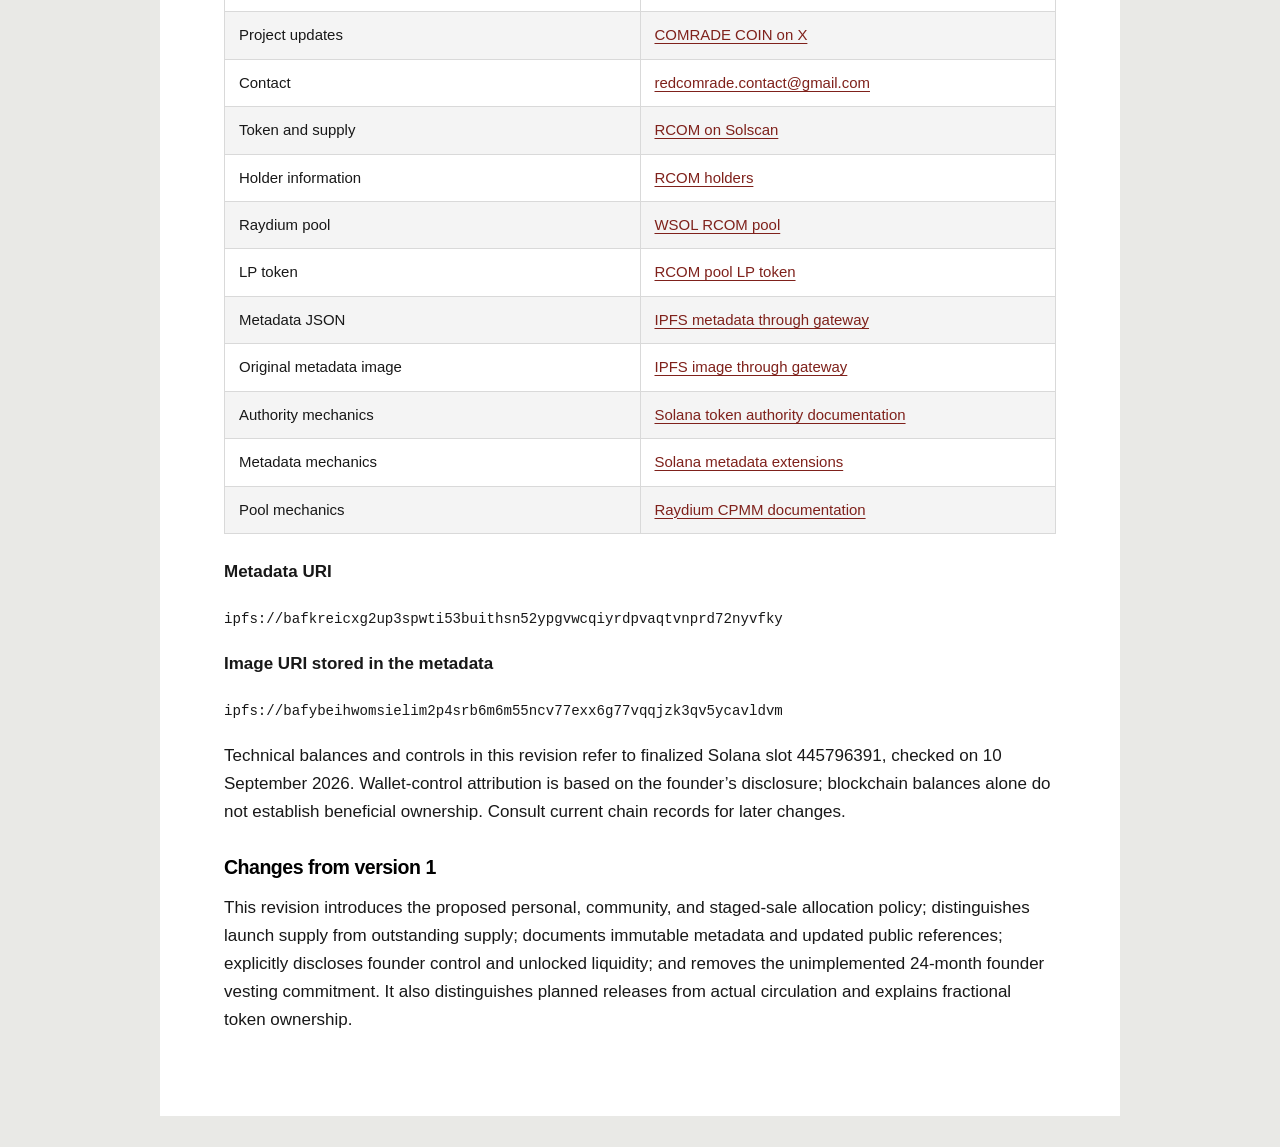
==== commit c814628b: "Publish founder allocation disclosure and whitepaper v1.2" ====
--- a/RCOM_Whitepaper_v1_1.html
+++ b/RCOM_Whitepaper_v1_1.html
@@ -86,7 +86,7 @@
 <tr><td>IPFS metadata</td><td>On-chain URI updated; content remains dependent on availability</td></tr>
 <tr><td>Website and public contact</td><td>Published</td></tr>
 <tr><td>Raydium liquidity</td><td>Existing position; founder retains withdrawal access</td></tr>
-<tr><td>Solscan profile update</td><td>Request received under ticket 74140; approval not asserted</td></tr>
+
 <tr><td>Mixed community and sales plan</td><td>Proposed in this revision; no new transfers executed by drafting it</td></tr>
 <tr><td>Founder vesting</td><td>Not implemented; no vesting commitment in this version</td></tr>
 <tr><td>Program rules and sale terms</td><td>To be defined before each release</td></tr>
